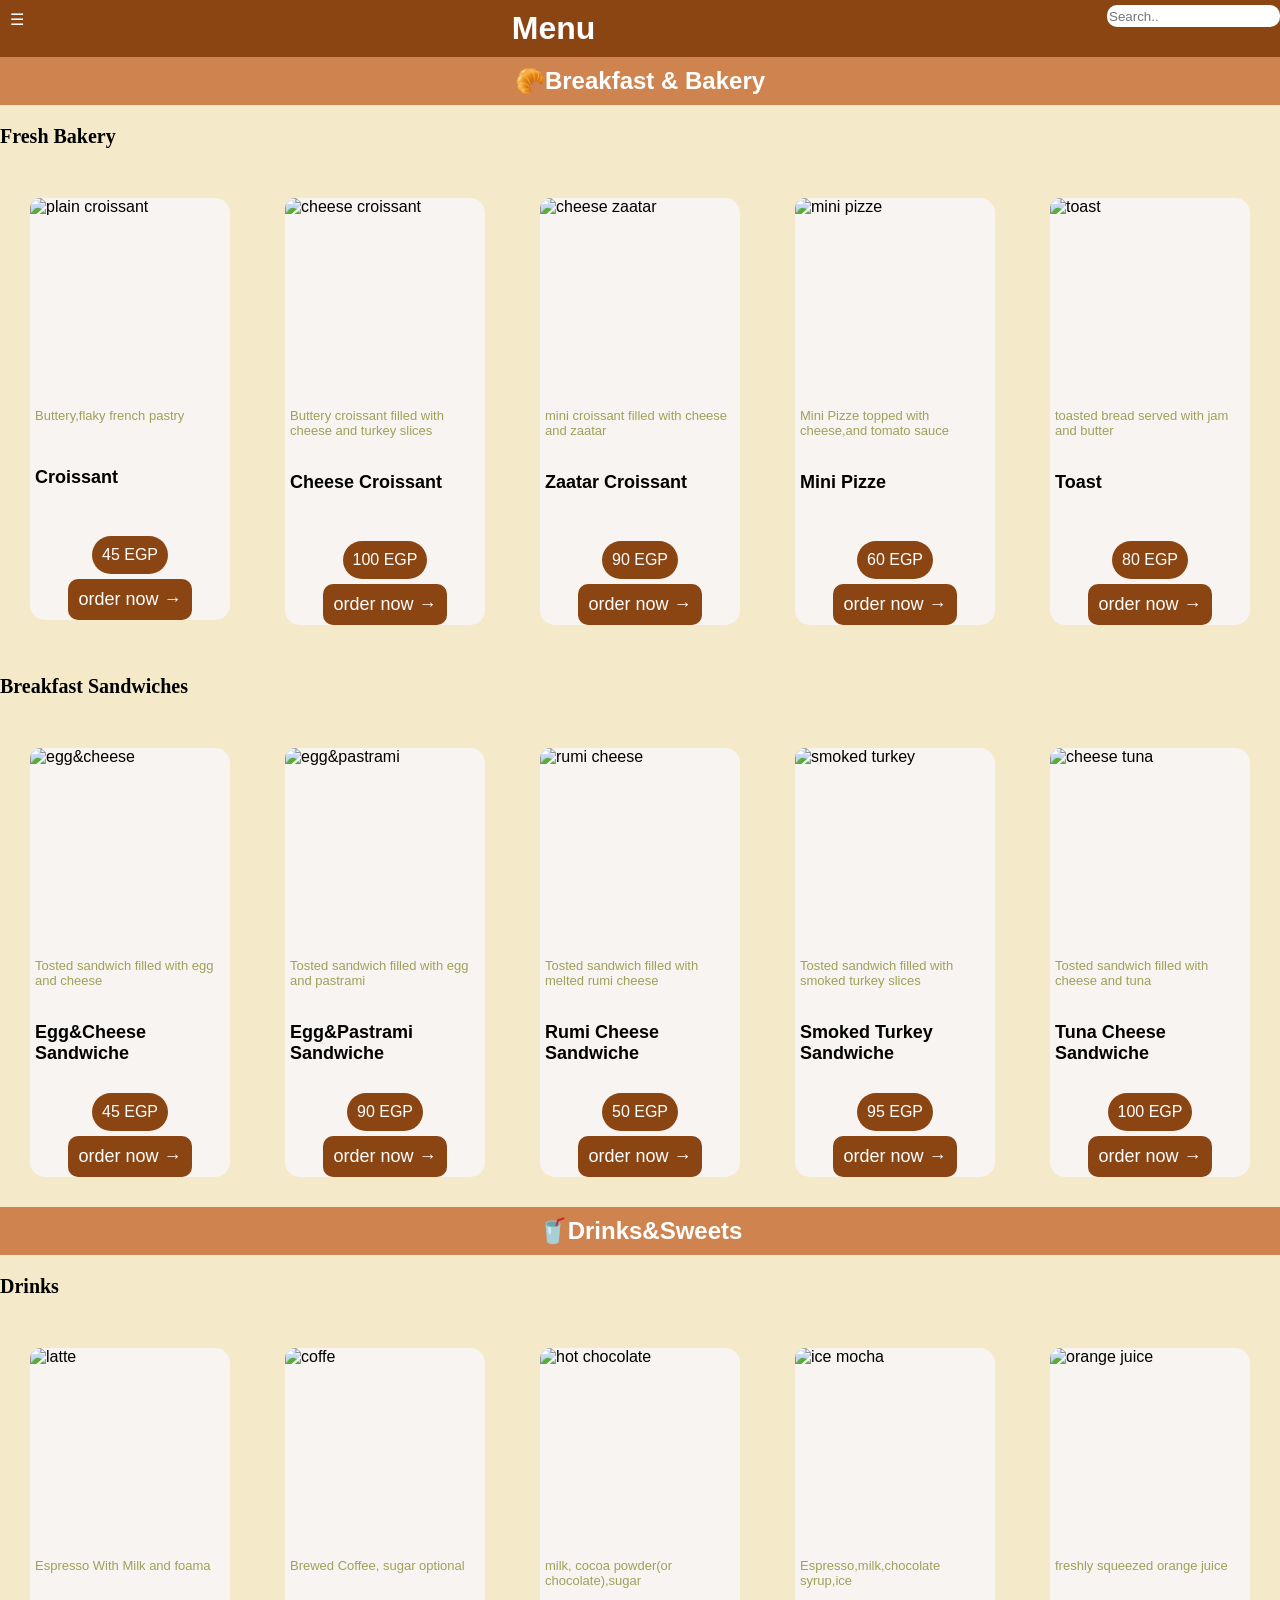
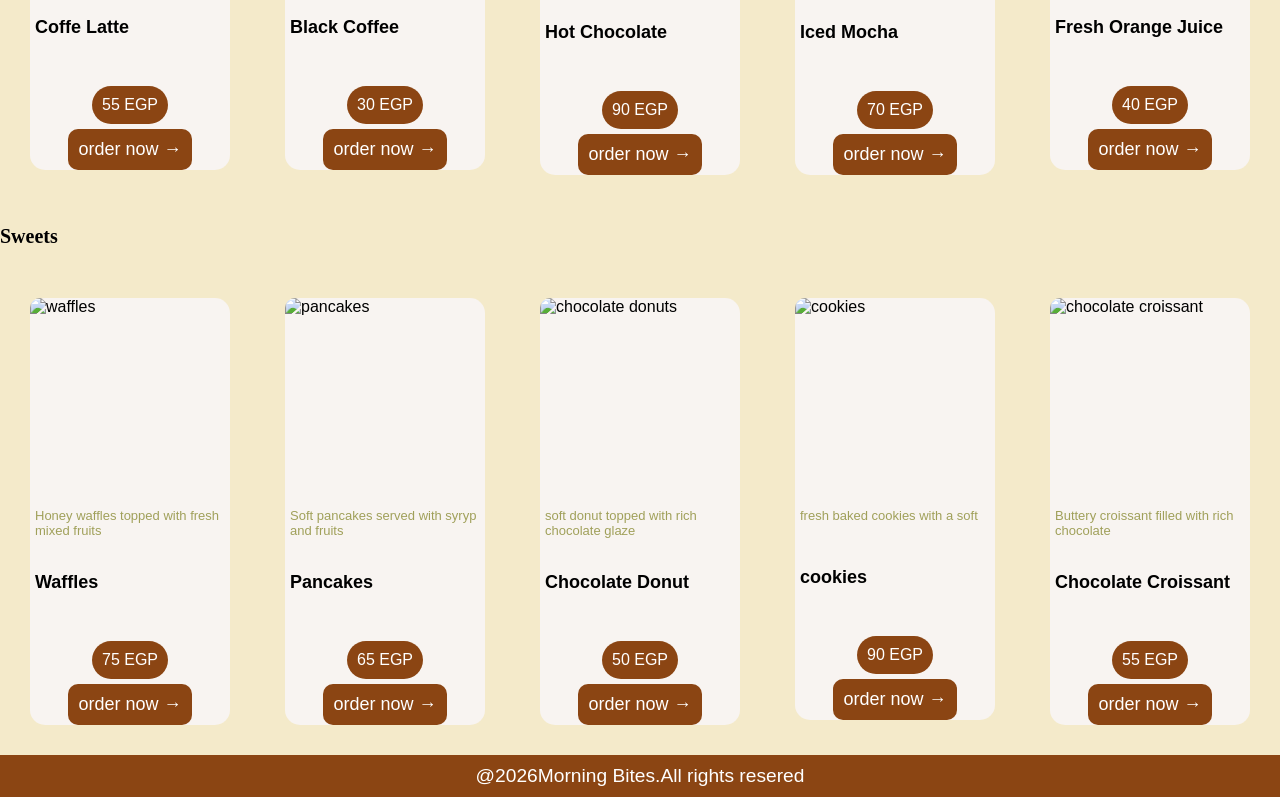
==== Menu.html @ f13efa4d "hoda upload" ====
<!DOCTYPE html>
<html lang="en">
<head>
    <meta charset="UTF-8">
    <meta name="viewport" content="width=device-width, initial-scale=1.0">
    <link rel="stylesheet" href="style.css">
    <title>Morning Bites</title>
</head>
<body>
  <!--header-->
  <header>
   <h1>Menu</h1>
  <span class="line" >☰</span>
   <input class="search" type="text" placeholder="Search..">
  </header>
 <!--links-->
<nav>
  <ul>
    <li><a href="#">Home</a></li>
    <li><a href="#">Reservatio</a></li>
    <li><a href="#">Delivery</a></li>
    <li><a href="#">About Us</a></li>
    <li><a href="#">Offers</a></li>
    <li><a href="#">Gallery</a></li>
    <li><a href="#">Contact Us</a></li>
    </ul>
</nav>

      <main >
        <!--part one-->
      <section class="one">
        <h2>🥐Breakfast & Bakery </h2>
        <!--barkery-->
        <h3>Fresh Bakery</h3>
        <div class="menu">
        <div class="croisants" >
          <img src="images/plain.jpg" alt="plain croissant ">
          <p class="ingredients">Buttery,flaky french pastry</p>
          <h4>Croissant</h4>
         <span class="price">45 EGP</span>
         <button> order now &rarr;</button>
         </div>
         <div class="croisants">
         <img src="images/cheese (2).jpg" alt="cheese croissant ">
          <p class="ingredients">Buttery croissant filled with cheese and turkey slices</p>
          <h4>Cheese Croissant</h4>
         <span class="price">100 EGP</span>
         <button> order now &rarr;</button>
         </div>
         <div class="croisants">
         <img src="images/zaatar.jpg" alt="cheese zaatar ">
          <p class="ingredients">mini  croissant filled with cheese and zaatar</p>
          <h4>Zaatar Croissant</h4>
         <span class="price">90 EGP</span>
         <button> order now &rarr;</button>
         </div>
         <div class="croisants">
         <img src="images/mini.jpg" alt="mini pizze ">
          <p class="ingredients">Mini Pizze topped with cheese,and tomato sauce</p>
          <h4>Mini Pizze</h4>
         <span class="price">60 EGP</span>
         <button> order now &rarr;</button>
         </div>
         <div class="croisants">
         <img src="images/toast.jpg" alt="toast ">
          <p class="ingredients"> toasted bread served with jam and butter</p>
          <h4>Toast</h4>
         <span class="price">80 EGP</span>
         <button> order now &rarr;</button>
         </div>
         </div>
         <!--sandwiches-->
         <h3>Breakfast Sandwiches</h3>
        <div class="menu">
        <div class="croisants">
          <img src="images/egg.jpg" alt="egg&cheese ">
          <p class="ingredients">Tosted sandwich filled with egg and cheese</p>
          <h4>Egg&Cheese Sandwiche</h4>
         <span class="price">45 EGP</span>
         <button> order now &rarr;</button>
         </div>
         <div class="croisants">
         <img src="images/pastrami.jpg" alt="egg&pastrami ">
          <p class="ingredients">Tosted sandwich filled with egg and pastrami</p>
          <h4>Egg&Pastrami Sandwiche</h4>
         <span class="price">90 EGP</span>
         <button> order now &rarr;</button>
         </div>
         <div class="croisants">
         <img src="images/rumi.jpg" alt="rumi cheese ">
          <p class="ingredients">Tosted sandwich filled with melted rumi cheese</p>
          <h4>Rumi Cheese Sandwiche</h4>
         <span class="price">50 EGP</span>
         <button> order now &rarr;</button>
         </div>
         <div class="croisants">
         <img src="images/smoked.jpg" alt="smoked turkey ">
          <p class="ingredients">Tosted sandwich filled with smoked turkey slices</p>
          <h4>Smoked  Turkey Sandwiche</h4>
         <span class="price">95 EGP</span>
         <button> order now &rarr;</button>
         </div>
         <div class="croisants">
         <img src="images/tuna.jpg" alt="cheese tuna ">
          <p class="ingredients">Tosted sandwich filled with cheese and tuna</p>
          <h4>Tuna Cheese Sandwiche</h4>
         <span class="price">100 EGP</span>
         <button> order now &rarr;</button>
         </div>
         </div>
      </section>
      <!--part two-->
      <section class="two">
        <h2> 🥤Drinks&Sweets </h2>
        <!--drinks-->
        <h3>Drinks</h3>
        <div class="menu">
        <div class="croisants">
          <img src="images/lattee.jpg" alt="latte ">
          <p class="ingredients">Espresso With Milk and foama </p>
          <h4>Coffe Latte</h4>
         <span class="price">55 EGP</span>
         <button> order now &rarr;</button>
         </div>
         <div class="croisants">
         <img src="images/coffe.jpg" alt="coffe ">
          <p class="ingredients">Brewed Coffee, sugar optional</p>
          <h4>Black Coffee</h4>
         <span class="price">30 EGP</span>
         <button> order now &rarr;</button>
         </div>
         <div class="croisants">
         <img src="images/Hot Chocolate .jpg" alt="hot chocolate ">
          <p class="ingredients">milk, cocoa powder(or chocolate),sugar </p>
          <h4>Hot Chocolate</h4>
         <span class="price">90 EGP</span>
         <button> order now &rarr;</button>
         </div>
         <div class="croisants">
         <img src="images/ice mocha.jpg" alt="ice mocha">
          <p class="ingredients">Espresso,milk,chocolate syrup,ice</p>
          <h4>Iced Mocha</h4>
         <span class="price">70 EGP</span>
         <button> order now &rarr;</button>
         </div>
         <div class="croisants">
         <img src="images/Orange juice.jpg" alt="orange juice ">
          <p class="ingredients">freshly squeezed orange juice</p>
          <h4>Fresh Orange Juice</h4>
         <span class="price">40 EGP</span>
         <button> order now &rarr;</button>
         </div>
         </div>
         <!--sweets-->
         <h3>Sweets</h3>
        <div class="menu">
        <div class="croisants">
          <img src="images/Honey Waffles  Fruit.jpg" alt="waffles ">
          <p class="ingredients">Honey waffles topped with fresh mixed fruits</p>
          <h4>Waffles</h4>
         <span class="price">75 EGP</span>
         <button> order now &rarr;</button>
         </div>
         <div class="croisants">
         <img src="images/pancake.jpg" alt="pancakes ">
          <p class="ingredients">Soft pancakes served with syryp and fruits</p>
          <h4>Pancakes</h4>
         <span class="price">65 EGP</span>
         <button> order now &rarr;</button>
         </div>
         <div class="croisants">
         <img src="images/dounts.jpg" alt="chocolate donuts ">
          <p class="ingredients">soft donut topped with rich chocolate glaze</p>
          <h4>Chocolate Donut</h4>
         <span class="price">50 EGP</span>
         <button> order now &rarr;</button>
         </div>
         <div class="croisants">
         <img src="images/cookies.jpg" alt="cookies ">
          <p class="ingredients">fresh baked cookies with a soft </p>
          <h4>cookies</h4>
         <span class="price">90 EGP</span>
         <button> order now &rarr;</button>
         </div>
         <div class="croisants">
         <img src="images/choolate croissant.jpg" alt="chocolate croissant ">
          <p class="ingredients">Buttery croissant filled with rich chocolate</p>
          <h4>Chocolate Croissant</h4>
         <span class="price">55 EGP</span>
         <button> order now &rarr;</button>
         </div>
         </div>
        
      </section>
  
          </main>
<footer>@2026Morning Bites.All rights resered</footer>
<script>
    const menuBtn = document.querySelector('.line'); // زرار الـ 3 شرط
    const navMenu = document.querySelector('nav');   // القائمة

    menuBtn.addEventListener('click', (e) => {
        e.stopPropagation(); // عشان الضغطة متتأثرش بحاجات تانية
        navMenu.classList.toggle('active'); // يضيف أو يشيل كلاس active
    });

    // اختياري: لو دوست في أي مكان في الصفحة والقائمة مفتوحة.. تقفل
    document.addEventListener('click', (e) => {
        if (!navMenu.contains(e.target) && navMenu.classList.contains('active')) {
            navMenu.classList.remove('active');
        }
    });
    </script>
    
</body>
</html>
---- style.css ----
body{
  margin: 0;
  font-family: Arial, Helvetica, sans-serif;
  background-color:  #f4eaca;

}
header{
  display: flex;
  background-color: #8b4513;
  
}
h1{
  text-align: center;
  width: 100%;
  padding: 10px 0;
  margin: 0;
  color: white;
}

.search{
  float: right;
  border-radius:10px;
  border: 2px solid  black ;
  cursor: pointer;
  height: 20px;
  border: none;
  margin-top: 5px;
  
}
 .line{
  margin: 10px;
  position: absolute;
  float: left;
  cursor: pointer;
  color: white;

 }
 nav{
  position: fixed;
  left: -220px;
  top: 0;
  width: 220px;
  height: 100%;
  background: #8b4513;
  transition: 0.3s;
  padding-top: 20px;
  z-index: 1000;
 }
 nav.active{
  left:0;
 }
 nav ul{
 list-style: none;
 padding: 0;
 
 }
 nav ul li{
  padding: 15px 25px;
  border-bottom: 1px solid rgba(255, 255, 255, 0.1);
 }
nav ul li a{
  color:white;
  text-decoration: none;
  font-size: 18px;
  display: block;
}
a:hover{
  color: #b06129;
  font-size: x-large;
}
h2{
  text-align: center;
  background-color: #cf844f;
  padding: 10px;
  margin: 0;
  color: white;
}
h3{
  font-size: 20px;
  font-family: Georgia, 'Times New Roman', Times, serif;
 
 
}
h4{
  float: left;
  margin-left: 5px;
   min-height: 40px;
   font-size: large;
 }
 h4:hover{
  color: #b06129;
  font-size: large;
 }
p{
  color: #a0a05a;
  font-size: small;
  margin: 5px;
  min-height: 25px;
}
p:hover{
  color: #454506;
  font-size: large;
}
.menu{
  display: flex;
  flex-wrap: wrap;
  justify-content: space-between;
  gap: 5px;
  padding: 20px;
}
.croisants {
  display: flex;
    width:200px;
     border-radius: 15px;
     background-color: #f8f4f1;
    margin: 10px ;
    cursor: pointer;
    flex-direction: column;
    height: 100%;
    gap: 5px;
       
        
  }
   img{
    width: 100%;
    height:200px;
    object-fit: cover;
   border-radius: 10px;
   transition: 0.3s;
   z-index: 1;
   cursor: pointer;
  }
  img:hover{
    transform: scale(1.1);
    z-index: 10;
    position: relative;
  }
  button{
    margin-top: auto;
     align-self: center;
    background-color:#8b4513;
    border-radius: 10px;
    border: none;
    padding: 10px;
    color: white;
    font-size: large;
  }
  button:hover{
    background-color: #b06129;
    color: aliceblue;
    z-index: 100;
  }
  .price {
  display: inline-block;
  background-color: #8b4513;
  color: white;
  padding: 10px;
  margin: 0 auto;
  border-radius: 25px;
  align-self: center;
  
}
footer{
  background-color: #8b4513;
  text-align: center;
  margin: auto;
 padding: 10px;
 color: white;
 font-size: larger;
}
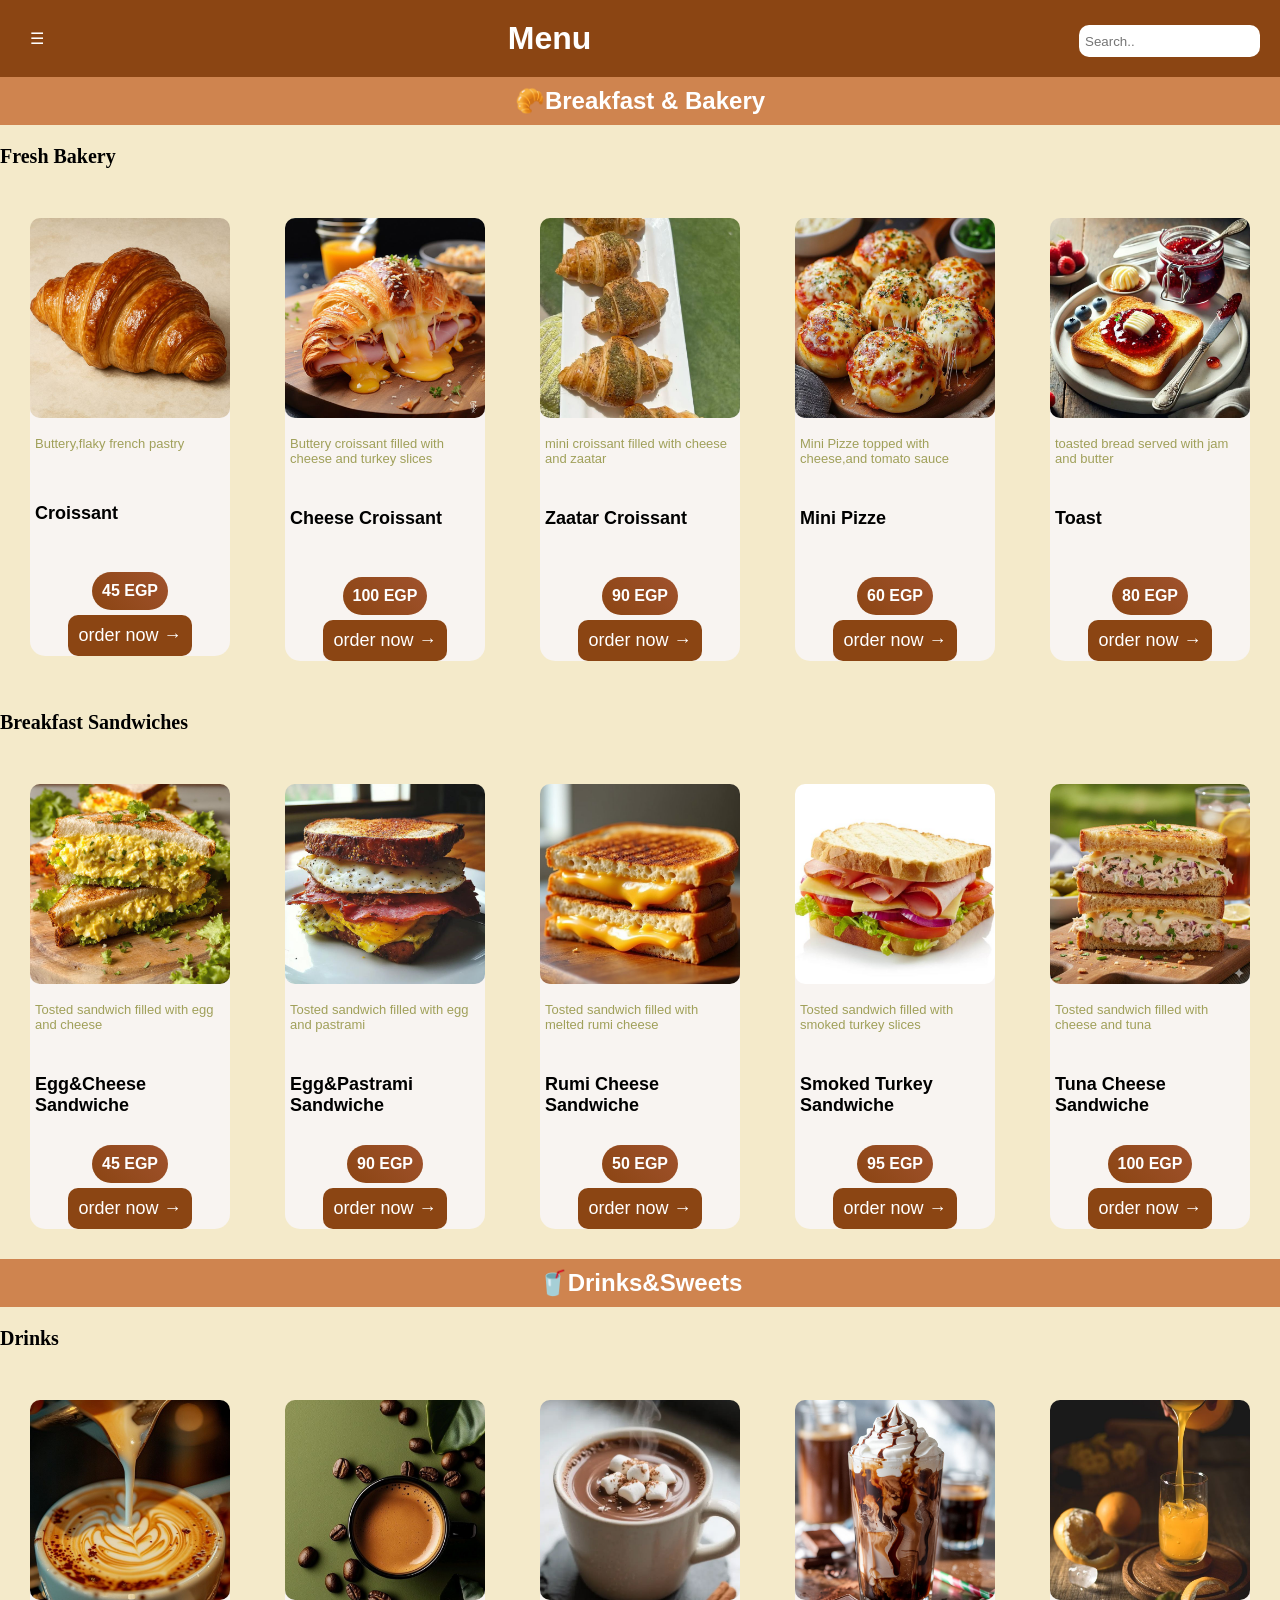
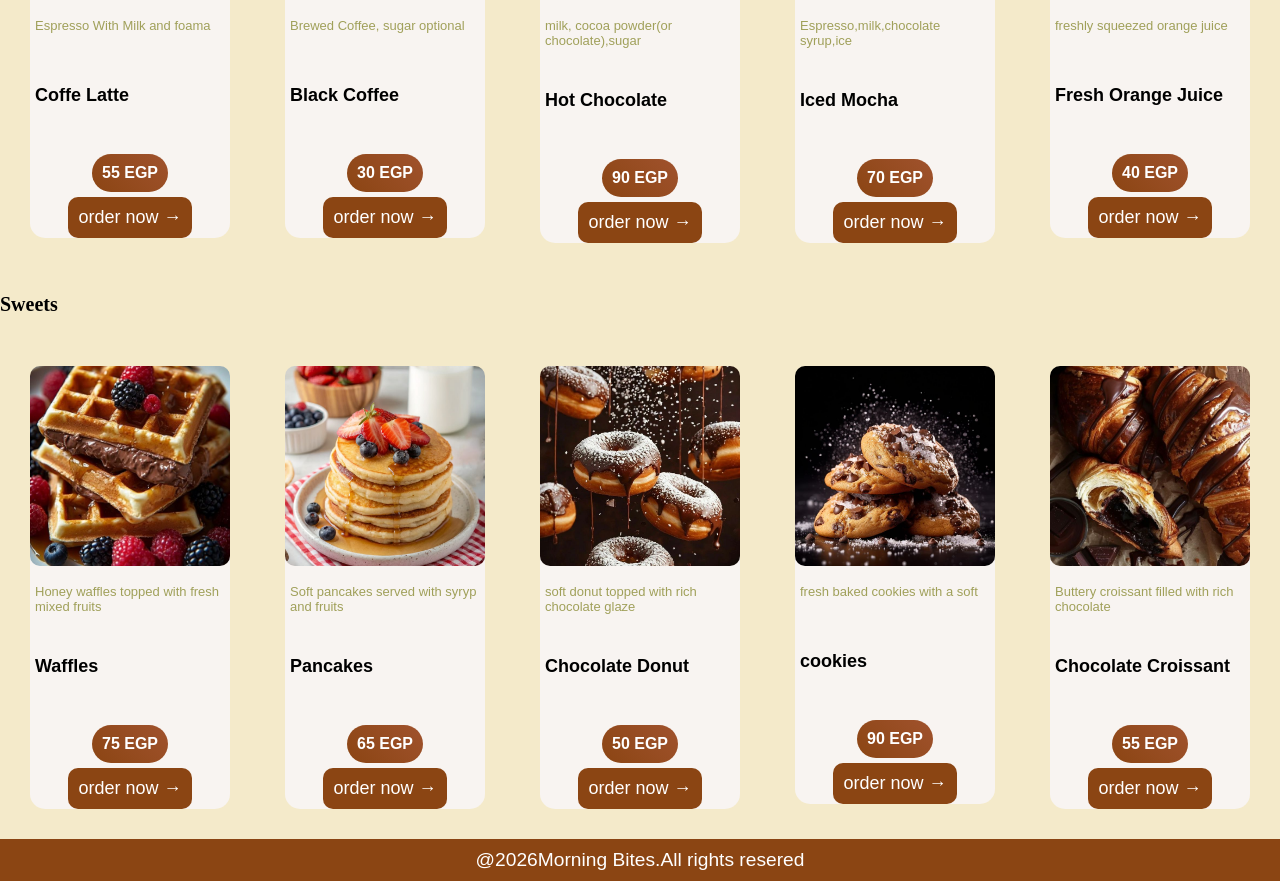
==== commit d1b95c02: "upload" ====
--- a/Menu.html
+++ b/Menu.html
@@ -9,14 +9,14 @@
 <body>
   <!--header-->
   <header>
-   <h1>Menu</h1>
+   <h1 class="hh">Menu</h1>
   <span class="line" >☰</span>
    <input class="search" type="text" placeholder="Search..">
   </header>
  <!--links-->
 <nav>
   <ul>
-    <li><a href="#">Home</a></li>
+    <li><a href="index.html">Home</a></li>
     <li><a href="#">Reservatio</a></li>
     <li><a href="#">Delivery</a></li>
     <li><a href="#">About Us</a></li>
@@ -29,40 +29,40 @@
       <main >
         <!--part one-->
       <section class="one">
-        <h2>🥐Breakfast & Bakery </h2>
+        <h2 class="h2">🥐Breakfast & Bakery </h2>
         <!--barkery-->
         <h3>Fresh Bakery</h3>
         <div class="menu">
         <div class="croisants" >
-          <img src="images/plain.jpg" alt="plain croissant ">
+          <img class="img" src="images/plain.jpg" alt="plain croissant">
           <p class="ingredients">Buttery,flaky french pastry</p>
           <h4>Croissant</h4>
          <span class="price">45 EGP</span>
          <button> order now &rarr;</button>
          </div>
          <div class="croisants">
-         <img src="images/cheese (2).jpg" alt="cheese croissant ">
+         <img class="img" src="images/cheese (2).jpg" alt="cheese croissant ">
           <p class="ingredients">Buttery croissant filled with cheese and turkey slices</p>
           <h4>Cheese Croissant</h4>
          <span class="price">100 EGP</span>
          <button> order now &rarr;</button>
          </div>
          <div class="croisants">
-         <img src="images/zaatar.jpg" alt="cheese zaatar ">
+         <img  class="img" src="images/zaatar.jpg" alt="cheese zaatar ">
           <p class="ingredients">mini  croissant filled with cheese and zaatar</p>
           <h4>Zaatar Croissant</h4>
          <span class="price">90 EGP</span>
          <button> order now &rarr;</button>
          </div>
          <div class="croisants">
-         <img src="images/mini.jpg" alt="mini pizze ">
+         <img class="img" src="images/mini.jpg" alt="mini pizze ">
           <p class="ingredients">Mini Pizze topped with cheese,and tomato sauce</p>
           <h4>Mini Pizze</h4>
          <span class="price">60 EGP</span>
          <button> order now &rarr;</button>
          </div>
          <div class="croisants">
-         <img src="images/toast.jpg" alt="toast ">
+         <img class="img" src="images/toast.jpg" alt="toast ">
           <p class="ingredients"> toasted bread served with jam and butter</p>
           <h4>Toast</h4>
          <span class="price">80 EGP</span>
@@ -73,35 +73,35 @@
          <h3>Breakfast Sandwiches</h3>
         <div class="menu">
         <div class="croisants">
-          <img src="images/egg.jpg" alt="egg&cheese ">
+          <img class="img" src="images/egg.jpg" alt="egg&cheese ">
           <p class="ingredients">Tosted sandwich filled with egg and cheese</p>
           <h4>Egg&Cheese Sandwiche</h4>
          <span class="price">45 EGP</span>
          <button> order now &rarr;</button>
          </div>
          <div class="croisants">
-         <img src="images/pastrami.jpg" alt="egg&pastrami ">
+         <img class="img" src="images/pastrami.jpg" alt="egg&pastrami ">
           <p class="ingredients">Tosted sandwich filled with egg and pastrami</p>
           <h4>Egg&Pastrami Sandwiche</h4>
          <span class="price">90 EGP</span>
          <button> order now &rarr;</button>
          </div>
          <div class="croisants">
-         <img src="images/rumi.jpg" alt="rumi cheese ">
+         <img class="img" src="images/rumi.jpg" alt="rumi cheese ">
           <p class="ingredients">Tosted sandwich filled with melted rumi cheese</p>
           <h4>Rumi Cheese Sandwiche</h4>
          <span class="price">50 EGP</span>
          <button> order now &rarr;</button>
          </div>
          <div class="croisants">
-         <img src="images/smoked.jpg" alt="smoked turkey ">
+         <img class="img" src="images/smoked.jpg" alt="smoked turkey ">
           <p class="ingredients">Tosted sandwich filled with smoked turkey slices</p>
           <h4>Smoked  Turkey Sandwiche</h4>
          <span class="price">95 EGP</span>
          <button> order now &rarr;</button>
          </div>
          <div class="croisants">
-         <img src="images/tuna.jpg" alt="cheese tuna ">
+         <img  class="img" src="images/tuna.jpg" alt="cheese tuna ">
           <p class="ingredients">Tosted sandwich filled with cheese and tuna</p>
           <h4>Tuna Cheese Sandwiche</h4>
          <span class="price">100 EGP</span>
@@ -111,40 +111,40 @@
       </section>
       <!--part two-->
       <section class="two">
-        <h2> 🥤Drinks&Sweets </h2>
+        <h2 class="h2"> 🥤Drinks&Sweets </h2>
         <!--drinks-->
         <h3>Drinks</h3>
         <div class="menu">
         <div class="croisants">
-          <img src="images/lattee.jpg" alt="latte ">
+          <img class="img" src="images/lattee.jpg" alt="latte ">
           <p class="ingredients">Espresso With Milk and foama </p>
           <h4>Coffe Latte</h4>
          <span class="price">55 EGP</span>
          <button> order now &rarr;</button>
          </div>
          <div class="croisants">
-         <img src="images/coffe.jpg" alt="coffe ">
+         <img class="img" src="images/coffe.jpg" alt="coffe ">
           <p class="ingredients">Brewed Coffee, sugar optional</p>
           <h4>Black Coffee</h4>
          <span class="price">30 EGP</span>
          <button> order now &rarr;</button>
          </div>
          <div class="croisants">
-         <img src="images/Hot Chocolate .jpg" alt="hot chocolate ">
+         <img class="img" src="images/Hot Chocolate .jpg" alt="hot chocolate ">
           <p class="ingredients">milk, cocoa powder(or chocolate),sugar </p>
           <h4>Hot Chocolate</h4>
          <span class="price">90 EGP</span>
          <button> order now &rarr;</button>
          </div>
          <div class="croisants">
-         <img src="images/ice mocha.jpg" alt="ice mocha">
+         <img class="img" src="images/ice mocha.jpg" alt="ice mocha">
           <p class="ingredients">Espresso,milk,chocolate syrup,ice</p>
           <h4>Iced Mocha</h4>
          <span class="price">70 EGP</span>
          <button> order now &rarr;</button>
          </div>
          <div class="croisants">
-         <img src="images/Orange juice.jpg" alt="orange juice ">
+         <img class="img" src="images/Orange juice.jpg" alt="orange juice ">
           <p class="ingredients">freshly squeezed orange juice</p>
           <h4>Fresh Orange Juice</h4>
          <span class="price">40 EGP</span>
@@ -155,35 +155,35 @@
          <h3>Sweets</h3>
         <div class="menu">
         <div class="croisants">
-          <img src="images/Honey Waffles  Fruit.jpg" alt="waffles ">
+          <img class="img" src="images/Honey Waffles  Fruit.jpg" alt="waffles ">
           <p class="ingredients">Honey waffles topped with fresh mixed fruits</p>
           <h4>Waffles</h4>
          <span class="price">75 EGP</span>
          <button> order now &rarr;</button>
          </div>
          <div class="croisants">
-         <img src="images/pancake.jpg" alt="pancakes ">
+         <img class="img" src="images/pancake.jpg" alt="pancakes ">
           <p class="ingredients">Soft pancakes served with syryp and fruits</p>
           <h4>Pancakes</h4>
          <span class="price">65 EGP</span>
          <button> order now &rarr;</button>
          </div>
          <div class="croisants">
-         <img src="images/dounts.jpg" alt="chocolate donuts ">
+         <img class="img" src="images/dounts.jpg" alt="chocolate donuts ">
           <p class="ingredients">soft donut topped with rich chocolate glaze</p>
           <h4>Chocolate Donut</h4>
          <span class="price">50 EGP</span>
          <button> order now &rarr;</button>
          </div>
          <div class="croisants">
-         <img src="images/cookies.jpg" alt="cookies ">
+         <img class="img" src="images/cookies.jpg" alt="cookies ">
           <p class="ingredients">fresh baked cookies with a soft </p>
           <h4>cookies</h4>
          <span class="price">90 EGP</span>
          <button> order now &rarr;</button>
          </div>
          <div class="croisants">
-         <img src="images/choolate croissant.jpg" alt="chocolate croissant ">
+         <img class="img" src="images/choolate croissant.jpg" alt="chocolate croissant ">
           <p class="ingredients">Buttery croissant filled with rich chocolate</p>
           <h4>Chocolate Croissant</h4>
          <span class="price">55 EGP</span>
@@ -195,22 +195,7 @@
   
           </main>
 <footer>@2026Morning Bites.All rights resered</footer>
-<script>
-    const menuBtn = document.querySelector('.line'); // زرار الـ 3 شرط
-    const navMenu = document.querySelector('nav');   // القائمة
-
-    menuBtn.addEventListener('click', (e) => {
-        e.stopPropagation(); // عشان الضغطة متتأثرش بحاجات تانية
-        navMenu.classList.toggle('active'); // يضيف أو يشيل كلاس active
-    });
-
-    // اختياري: لو دوست في أي مكان في الصفحة والقائمة مفتوحة.. تقفل
-    document.addEventListener('click', (e) => {
-        if (!navMenu.contains(e.target) && navMenu.classList.contains('active')) {
-            navMenu.classList.remove('active');
-        }
-    });
-    </script>
+   <script src="script.js"></script>
     
 </body>
 </html>
--- a/style.css
+++ b/style.css
@@ -1,15 +1,174 @@
-body{
+/*motaz*/
+body
+{
   margin: 0;
   font-family: Arial, Helvetica, sans-serif;
   background-color:  #f4eaca;
 
 }
+/* Navbar */
+header {
+  display: flex;
+  justify-content: space-between;
+  align-items: center;
+  background: #8b4513;
+  color: white;
+  padding: 10px 20px;
+}
+
+.menu-btn {
+  font-size: 22px;
+  cursor: pointer;
+}
+
+header input {
+  padding: 6px;
+  border-radius: 5px;
+  border: none;
+}
+
+/* Sidebar */
+.sidebar {
+  position: fixed;
+  left: -220px;
+  top: 0;
+  width: 220px;
+  height: 100%;
+  background: #8b4513;
+  transition: 0.3s;
+  padding-top: 20px;
+  z-index: 1000;
+}
+
+.sidebar a {
+  display: block;
+  color: white;
+  padding: 15px;
+  text-decoration: none;
+}
+
+.sidebar a:hover {
+  background: #a0522d;
+}
+
+/* Overlay */
+.overlay {
+  position: fixed;
+  top: 0;
+  left: 0;
+  width: 100%;
+  height: 100%;
+  display: none;
+  z-index: 999;
+}
+
+/* Hero */
+.hero {
+  display: flex;
+  justify-content: space-around;
+  align-items: center;
+  padding: 30px;
+  background: #fff8e7;
+  flex-wrap: wrap;
+}
+
+.hero img {
+  width: 300px;
+  border-radius: 10px;
+}
+
+/* Buttons */
+button {
+  background: #8b4513;
+  color: white;
+  border: none;
+  padding: 10px 20px;
+  border-radius: 6px;
+  cursor: pointer;
+}
+
+button:hover {
+  background: #a0522d;
+}
+
+/* Dishes */
+.featured {
+  text-align: center;
+  padding: 30px;
+}
+
+.cards {
+  display: flex;
+  justify-content: center;
+  gap: 20px;
+  flex-wrap: wrap;
+}
+
+.card {
+  background: white;
+  border: 2px solid #8b4513;
+  border-radius: 10px;
+  width: 180px;
+  overflow: hidden;
+  transition: 0.3s;
+}
+
+.card img {
+  width: 100%;
+  height: 200px;
+  object-fit: cover;
+}
+
+.card p {
+  padding: 10px;
+  font-weight: bold;
+}
+
+/* السعر */
+.price {
+  display: inline-block;
+  background: linear-gradient(45deg, #8b4513, #a0522d);
+  color: white;
+  padding: 6px 15px;
+  margin-bottom: 15px;
+  border-radius: 25px;
+  font-weight: bold;
+}
+
+.card:hover {
+  transform: scale(1.05);
+}
+
+/* Actions */
+.actions {
+  text-align: center;
+  margin: 30px;
+}
+
+.actions button {
+  margin: 10px;
+}
+
+/* Responsive */
+@media (max-width: 768px) {
+  .hero {
+    flex-direction: column;
+  }
+
+  .hero img {
+    width: 90%;
+  }
+}
+
+
+/*hoda*/
+
 header{
   display: flex;
   background-color: #8b4513;
   
 }
-h1{
+.hh{/*h1*/
   text-align: center;
   width: 100%;
   padding: 10px 0;
@@ -20,7 +179,6 @@
 .search{
   float: right;
   border-radius:10px;
-  border: 2px solid  black ;
   cursor: pointer;
   height: 20px;
   border: none;
@@ -68,7 +226,7 @@
   color: #b06129;
   font-size: x-large;
 }
-h2{
+.h2{
   text-align: center;
   background-color: #cf844f;
   padding: 10px;
@@ -91,13 +249,13 @@
   color: #b06129;
   font-size: large;
  }
-p{
+.ingredients{
   color: #a0a05a;
   font-size: small;
-  margin: 5px;
+  margin-left : 5px;
   min-height: 25px;
 }
-p:hover{
+.ingredients:hover{
   color: #454506;
   font-size: large;
 }
@@ -111,17 +269,18 @@
 .croisants {
   display: flex;
     width:200px;
-     border-radius: 15px;
-     background-color: #f8f4f1;
+    border-radius: 15px;
+    background-color: #f8f4f1;
     margin: 10px ;
     cursor: pointer;
     flex-direction: column;
     height: 100%;
     gap: 5px;
+    
        
         
   }
-   img{
+   .img{
     width: 100%;
     height:200px;
     object-fit: cover;
@@ -129,6 +288,7 @@
    transition: 0.3s;
    z-index: 1;
    cursor: pointer;
+   background-color: white;
   }
   img:hover{
     transform: scale(1.1);
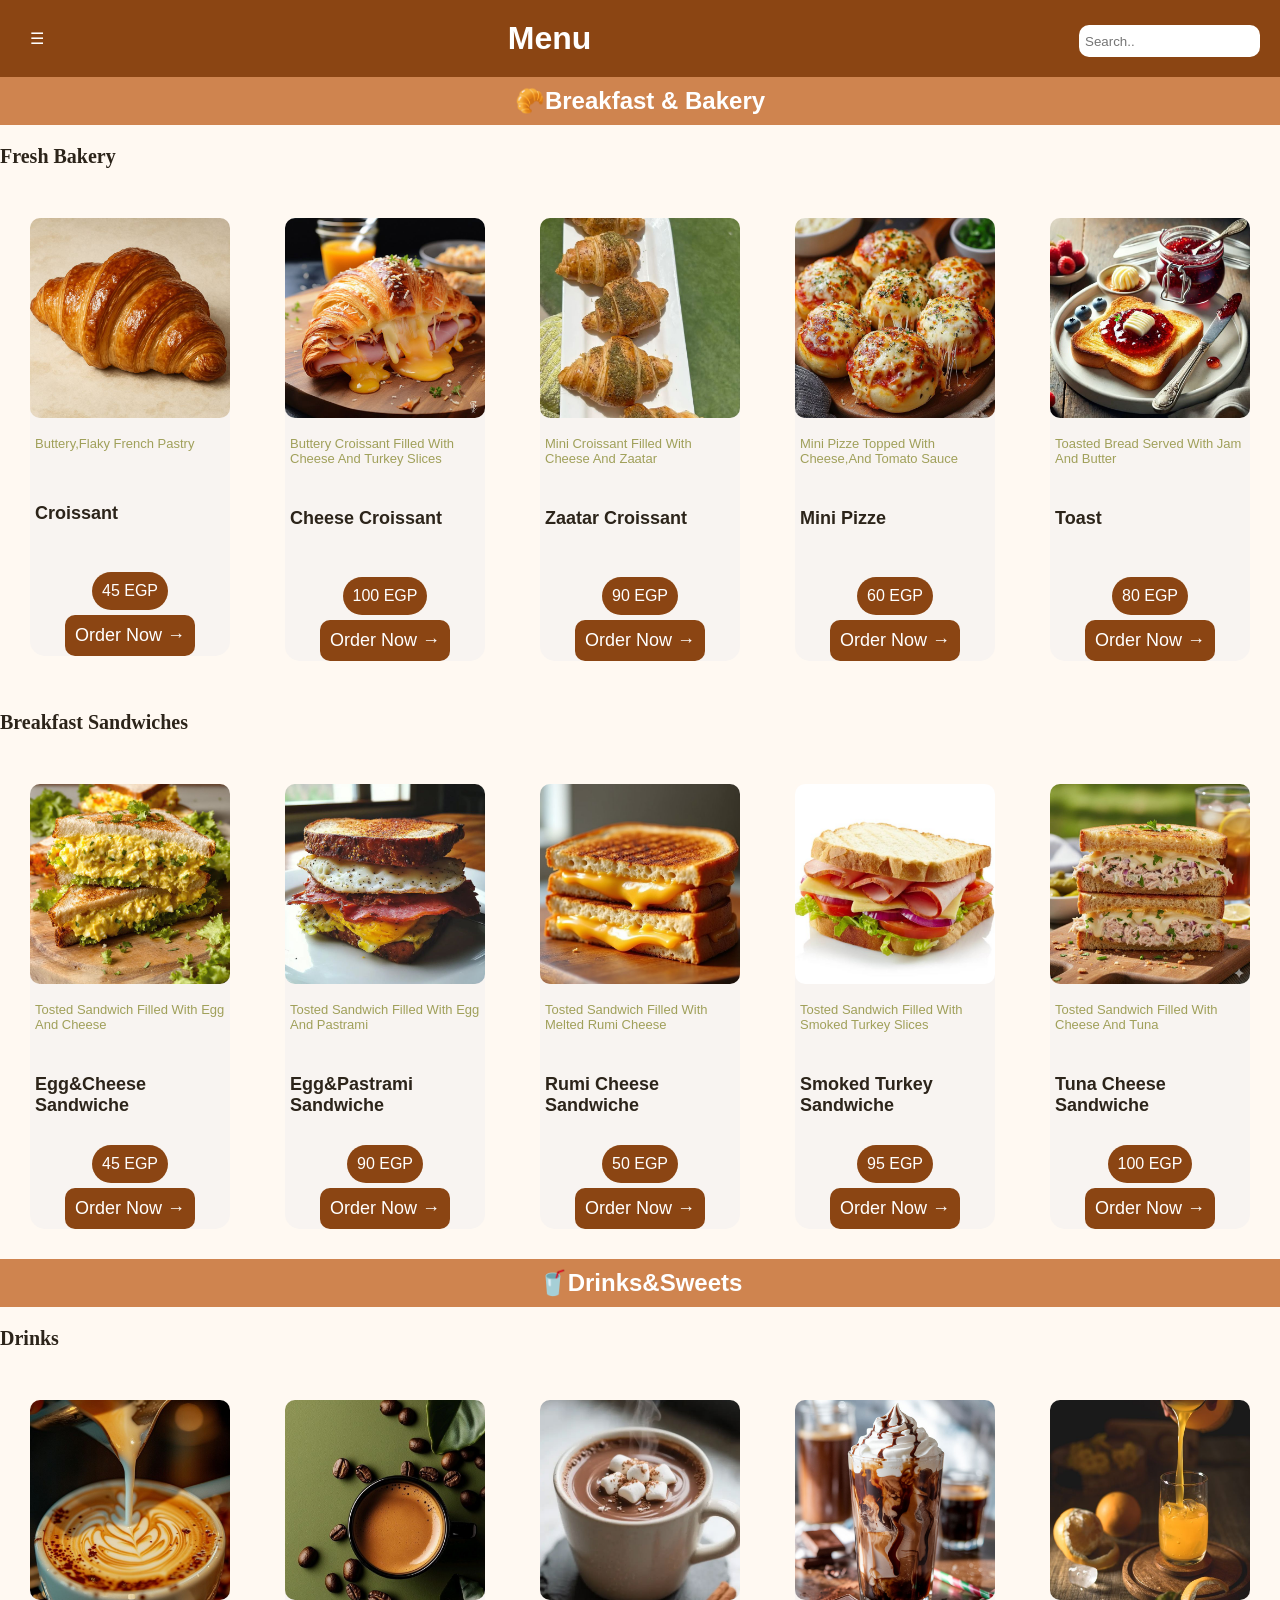
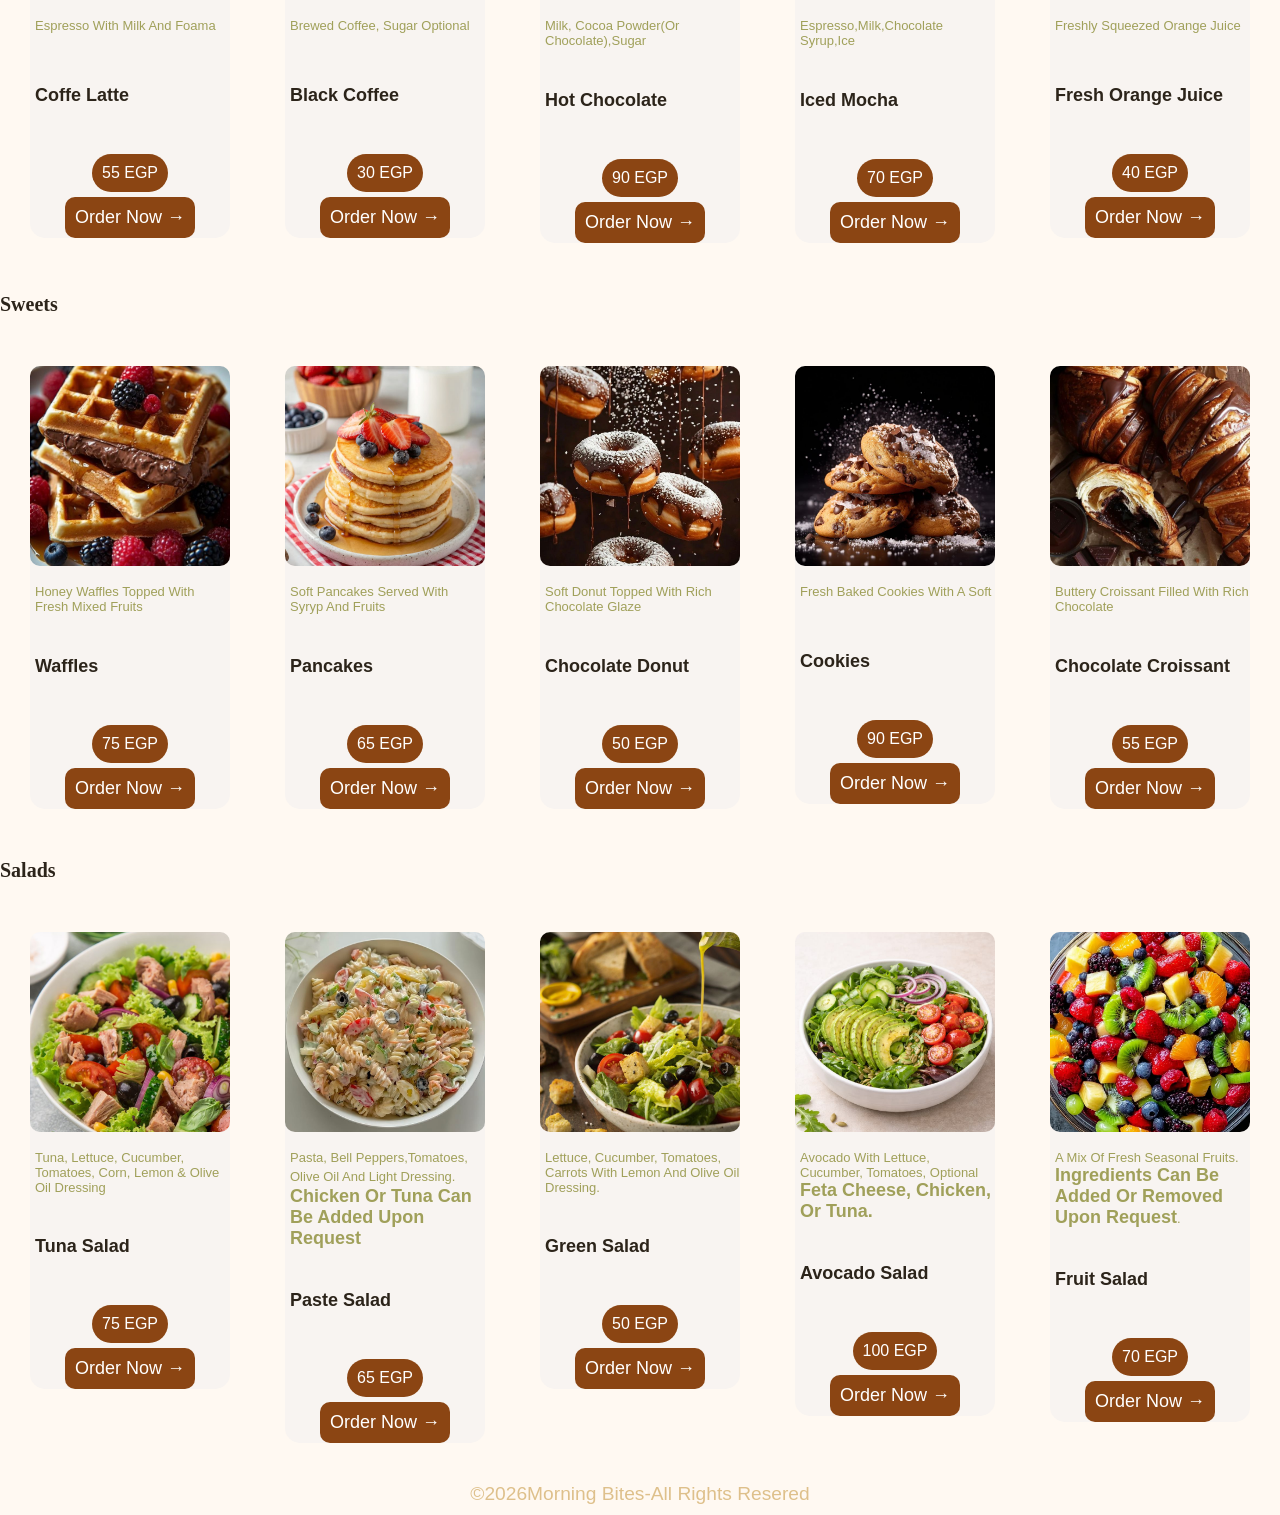
==== commit ce02410c: "upload" ====
--- a/Menu.html
+++ b/Menu.html
@@ -12,6 +12,7 @@
    <h1 class="hh">Menu</h1>
   <span class="line" >☰</span>
    <input class="search" type="text" placeholder="Search..">
+  
   </header>
  <!--links-->
 <nav>
@@ -26,7 +27,7 @@
     </ul>
 </nav>
 
-      <main >
+      <main > 
         <!--part one-->
       <section class="one">
         <h2 class="h2">🥐Breakfast & Bakery </h2>
@@ -191,10 +192,50 @@
          </div>
          </div>
         
+         <!--salads-->
+         <h3>salads</h3>
+        <div class="menu">
+        <div class="croisants">
+          <img class="img" src="images/Tuna Salad .jpg" alt="tuna salad ">
+          <p class="ingredients">Tuna, lettuce, cucumber, tomatoes, corn, lemon & olive oil dressing</p>
+          <h4>tuna salad</h4>
+         <span class="price">75 EGP</span>
+         <button> order now &rarr;</button>
+         </div>
+         <div class="croisants">
+         <img class="img" src="images/paste.jpg" alt="paste salad ">
+          <p class="ingredients">Pasta, bell peppers,tomatoes, olive oil and light dressing.<strong style="font-size: large;"> Chicken or tuna can be added upon request</strong></p>
+          <h4>paste salad</h4>
+         <span class="price">65 EGP</span>
+         <button> order now &rarr;</button>
+         </div>
+         <div class="croisants">
+         <img class="img" src="images/Garden Salad.jpg" alt="Garden salad ">
+          <p class="ingredients">Lettuce, cucumber, tomatoes, carrots with lemon and olive oil dressing.</p>
+          <h4>Green salad</h4>
+         <span class="price">50 EGP</span>
+         <button> order now &rarr;</button>
+         </div>
+         <div class="croisants">
+         <img class="img" src="images/Fresh Avocado  Salad .jpg" alt="avocado ">
+          <p class="ingredients">Avocado with lettuce, cucumber, tomatoes, optional <strong style="font-size: large;"> feta cheese, chicken, or tuna.</strong></p>
+          <h4>avocado salad</h4>
+         <span class="price">100 EGP</span>
+         <button> order now &rarr;</button>
+         </div>
+         <div class="croisants">
+         <img class="img" src="images/fruit salad.jpg" alt="Fruit salad ">
+          <p class="ingredients">A mix of fresh seasonal fruits. <strong style="font-size: large;"> Ingredients can be added or removed upon request</strong>.</p>
+          <h4>fruit salad</h4>
+         <span class="price">70 EGP</span>
+         <button> order now &rarr;</button>
+         </div>
+         </div>
+        
       </section>
   
           </main>
-<footer>@2026Morning Bites.All rights resered</footer>
+<footer>©2026Morning Bites-All rights resered</footer>
    <script src="script.js"></script>
     
 </body>
--- a/style.css
+++ b/style.css
@@ -1,19 +1,23 @@
-/*motaz*/
+*{
+  text-transform: capitalize;
+}
 body
 {
   margin: 0;
   font-family: Arial, Helvetica, sans-serif;
-  background-color:  #f4eaca;
-
-}
+  background-color:  #fff9f2;
+  color: #2c241a;
+
+}
+
 /* Navbar */
 header {
   display: flex;
   justify-content: space-between;
   align-items: center;
-  background: #8b4513;
   color: white;
   padding: 10px 20px;
+   background-color: #8b4513;
 }
 
 .menu-btn {
@@ -124,16 +128,6 @@
   font-weight: bold;
 }
 
-/* السعر */
-.price {
-  display: inline-block;
-  background: linear-gradient(45deg, #8b4513, #a0522d);
-  color: white;
-  padding: 6px 15px;
-  margin-bottom: 15px;
-  border-radius: 25px;
-  font-weight: bold;
-}
 
 .card:hover {
   transform: scale(1.05);
@@ -149,25 +143,6 @@
   margin: 10px;
 }
 
-/* Responsive */
-@media (max-width: 768px) {
-  .hero {
-    flex-direction: column;
-  }
-
-  .hero img {
-    width: 90%;
-  }
-}
-
-
-/*hoda*/
-
-header{
-  display: flex;
-  background-color: #8b4513;
-  
-}
 .hh{/*h1*/
   text-align: center;
   width: 100%;
@@ -181,7 +156,7 @@
   border-radius:10px;
   cursor: pointer;
   height: 20px;
-  border: none;
+ 
   margin-top: 5px;
   
 }
@@ -191,7 +166,6 @@
   float: left;
   cursor: pointer;
   color: white;
-
  }
  nav{
   position: fixed;
@@ -277,7 +251,7 @@
     height: 100%;
     gap: 5px;
     
-       
+     
         
   }
    .img{
@@ -320,15 +294,23 @@
   align-self: center;
   
 }
-footer{
-  background-color: #8b4513;
+footer{ 
   text-align: center;
   margin: auto;
  padding: 10px;
- color: white;
+ color: rgb(222, 192, 139);
  font-size: larger;
 }
- 
+ /* Responsive */
+@media (max-width: 768px) {
+  .hero {
+    flex-direction: column;
+  }
+
+  .hero img {
+    width: 90%;
+  }
+}
  
 
 
